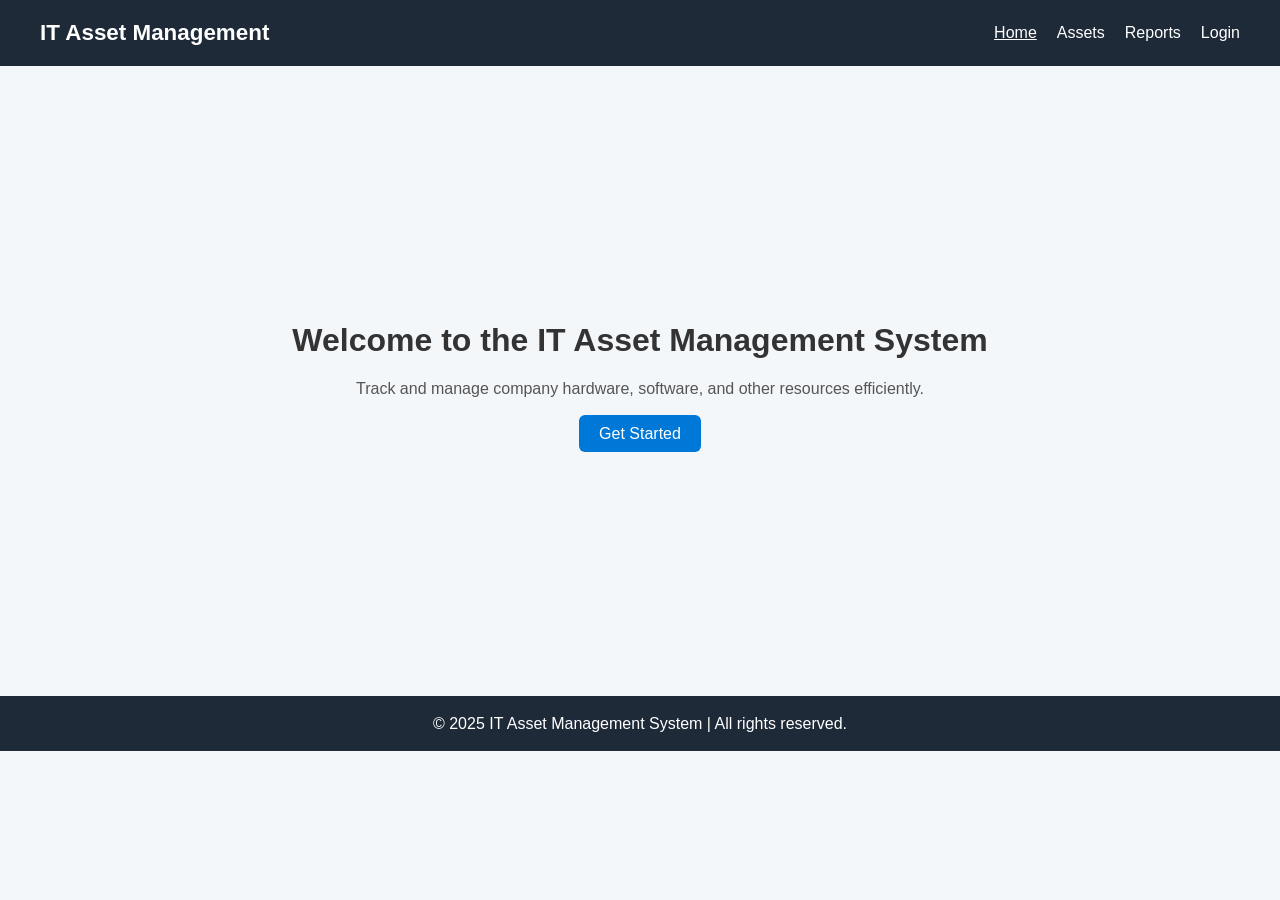
==== frontend/index.html @ 1217226a "Milestone 1 - Basic layout and login page added" ====
<!DOCTYPE html>
<html lang="en">
<head>
  <meta charset="UTF-8" />
  <meta name="viewport" content="width=device-width, initial-scale=1.0" />
  <title>IT Asset Management System</title>
  <link rel="stylesheet" href="assets/css/style.css" />
</head>
<body>
  <header class="navbar">
    <h1 class="logo">IT Asset Management</h1>
    <nav>
      <ul class="nav-links">
        <li><a href="index.html" class="active">Home</a></li>
        <li><a href="#">Assets</a></li>
        <li><a href="#">Reports</a></li>
        <li><a href="login.html">Login</a></li>
      </ul>
    </nav>
  </header>

  <main class="main-content">
    <section class="hero">
      <h2>Welcome to the IT Asset Management System</h2>
      <p>Track and manage company hardware, software, and other resources efficiently.</p>
      <a href="login.html" class="btn">Get Started</a>
    </section>
  </main>

  <footer class="footer">
    <p>© 2025 IT Asset Management System | All rights reserved.</p>
  </footer>
</body>
</html>
---- frontend/assets/css/style.css ----
/* Global Reset */
* {
  margin: 0;
  padding: 0;
  box-sizing: border-box;
  font-family: "Segoe UI", Tahoma, Geneva, Verdana, sans-serif;
}

body {
  background-color: #f4f7fa;
  color: #333;
  line-height: 1.6;
}

/* Navbar */
.navbar {
  background-color: #1e2a38;
  color: white;
  display: flex;
  justify-content: space-between;
  align-items: center;
  padding: 15px 40px;
}

.logo {
  font-size: 1.4rem;
  font-weight: 600;
}

.nav-links {
  list-style: none;
  display: flex;
  gap: 20px;
}

.nav-links a {
  color: white;
  text-decoration: none;
  transition: 0.3s;
}

.nav-links a:hover,
.nav-links a.active {
  text-decoration: underline;
}

/* Main Hero Section */
.main-content {
  display: flex;
  justify-content: center;
  align-items: center;
  height: 70vh;
  text-align: center;
}

.hero h2 {
  font-size: 2rem;
  margin-bottom: 10px;
}

.hero p {
  margin-bottom: 20px;
  color: #555;
}

.btn {
  background-color: #0078d7;
  color: white;
  padding: 10px 20px;
  border: none;
  border-radius: 6px;
  text-decoration: none;
  cursor: pointer;
}

.btn:hover {
  background-color: #005ea8;
}

/* Footer */
.footer {
  text-align: center;
  padding: 15px;
  background-color: #1e2a38;
  color: white;
}

/* Login Page */
.login-container {
  background: white;
  width: 350px;
  margin: 10% auto;
  padding: 40px;
  border-radius: 8px;
  box-shadow: 0 0 10px rgba(0, 0, 0, 0.1);
  text-align: center;
}

.input-group {
  margin-bottom: 20px;
  text-align: left;
}

.input-group label {
  display: block;
  font-weight: bold;
  margin-bottom: 5px;
}

.input-group input {
  width: 100%;
  padding: 10px;
  border: 1px solid #ddd;
  border-radius: 6px;
}

.note {
  font-size: 0.8rem;
  color: #777;
  margin-top: 10px;
}
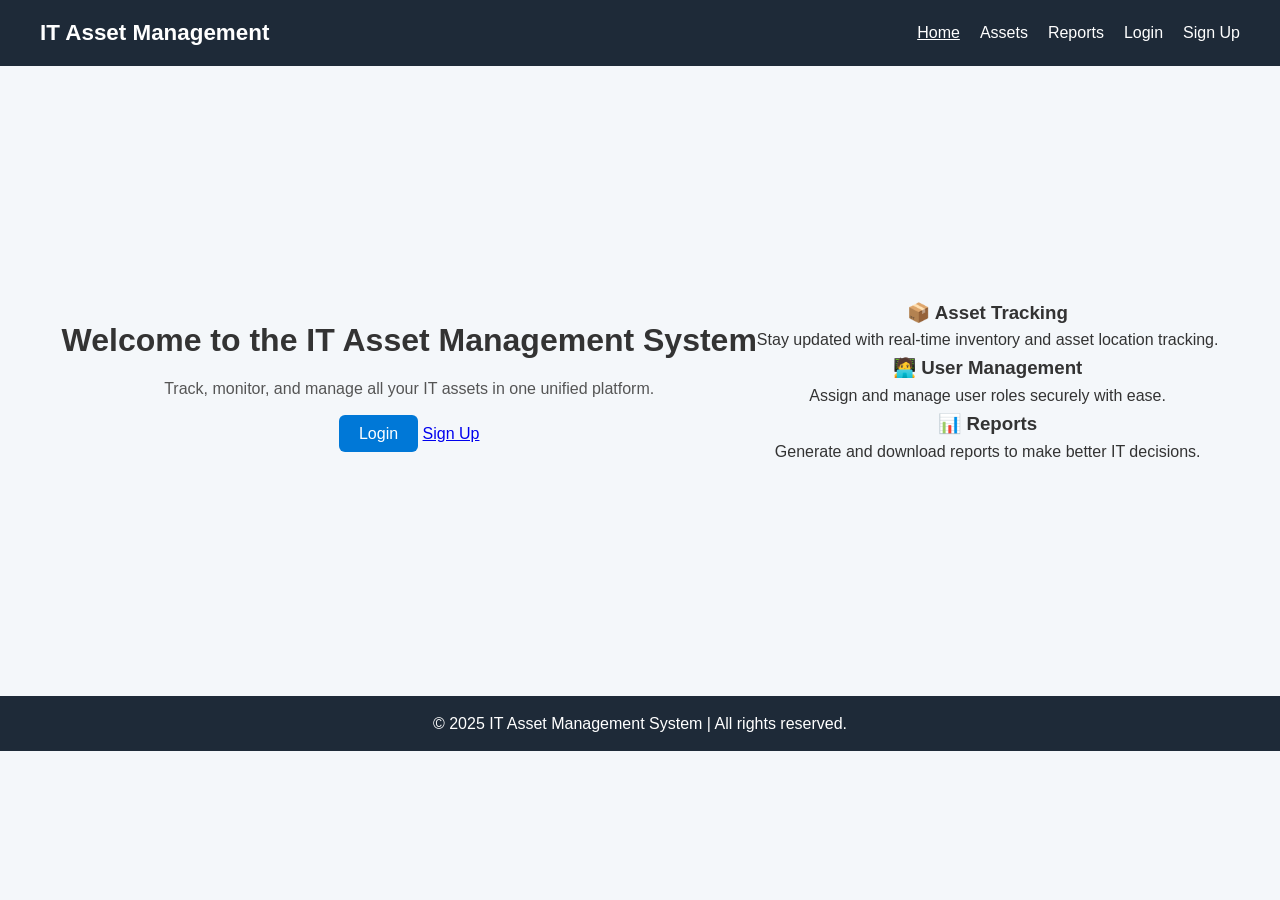
==== commit 45ab5a09: "Added signup page, improved homepage and background images" ====
--- a/frontend/index.html
+++ b/frontend/index.html
@@ -6,7 +6,7 @@
   <title>IT Asset Management System</title>
   <link rel="stylesheet" href="assets/css/style.css" />
 </head>
-<body>
+<body class="home-bg">
   <header class="navbar">
     <h1 class="logo">IT Asset Management</h1>
     <nav>
@@ -15,6 +15,7 @@
         <li><a href="#">Assets</a></li>
         <li><a href="#">Reports</a></li>
         <li><a href="login.html">Login</a></li>
+        <li><a href="signup.html">Sign Up</a></li>
       </ul>
     </nav>
   </header>
@@ -22,8 +23,26 @@
   <main class="main-content">
     <section class="hero">
       <h2>Welcome to the IT Asset Management System</h2>
-      <p>Track and manage company hardware, software, and other resources efficiently.</p>
-      <a href="login.html" class="btn">Get Started</a>
+      <p>Track, monitor, and manage all your IT assets in one unified platform.</p>
+      <div class="btn-group">
+        <a href="login.html" class="btn">Login</a>
+        <a href="signup.html" class="btn-outline">Sign Up</a>
+      </div>
+    </section>
+
+    <section class="features">
+      <div class="feature-card">
+        <h3>📦 Asset Tracking</h3>
+        <p>Stay updated with real-time inventory and asset location tracking.</p>
+      </div>
+      <div class="feature-card">
+        <h3>🧑‍💻 User Management</h3>
+        <p>Assign and manage user roles securely with ease.</p>
+      </div>
+      <div class="feature-card">
+        <h3>📊 Reports</h3>
+        <p>Generate and download reports to make better IT decisions.</p>
+      </div>
     </section>
   </main>
 
@@ -32,3 +51,4 @@
   </footer>
 </body>
 </html>
+
--- a/frontend/assets/css/style.css
+++ b/frontend/assets/css/style.css
@@ -119,3 +119,4 @@
   color: #777;
   margin-top: 10px;
 }
+
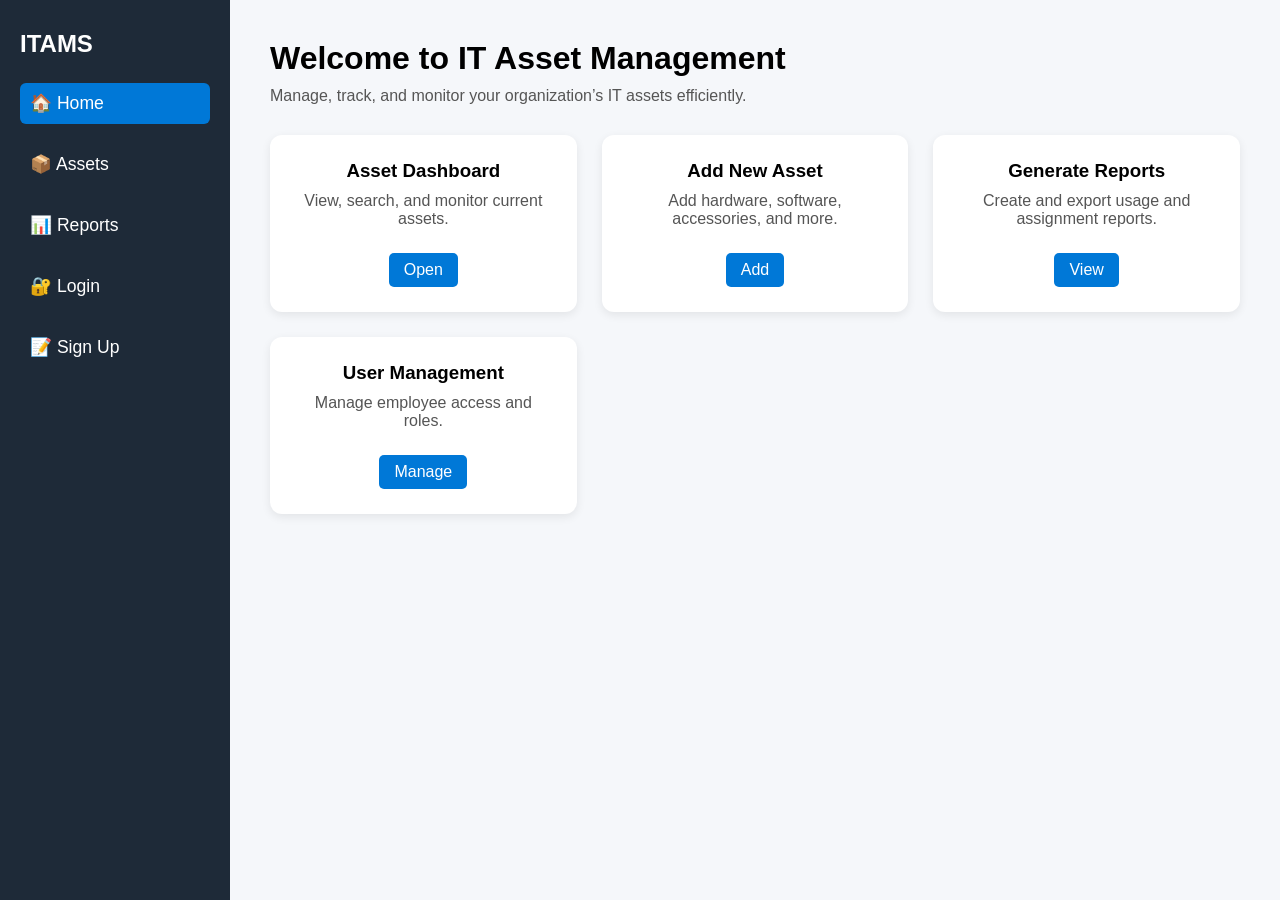
==== commit 0dbc4631: "Changes to Home Page and added signup page" ====
--- a/frontend/index.html
+++ b/frontend/index.html
@@ -1,54 +1,61 @@
 <!DOCTYPE html>
 <html lang="en">
 <head>
-  <meta charset="UTF-8" />
-  <meta name="viewport" content="width=device-width, initial-scale=1.0" />
+  <meta charset="UTF-8">
+  <meta name="viewport" content="width=device-width, initial-scale=1.0">
   <title>IT Asset Management System</title>
-  <link rel="stylesheet" href="assets/css/style.css" />
+  <link rel="stylesheet" href="assets/css/style.css">
 </head>
-<body class="home-bg">
-  <header class="navbar">
-    <h1 class="logo">IT Asset Management</h1>
-    <nav>
-      <ul class="nav-links">
-        <li><a href="index.html" class="active">Home</a></li>
-        <li><a href="#">Assets</a></li>
-        <li><a href="#">Reports</a></li>
-        <li><a href="login.html">Login</a></li>
-        <li><a href="signup.html">Sign Up</a></li>
-      </ul>
-    </nav>
+<body class="dashboard-body">
+
+<div class="sidebar">
+  <h2 class="sidebar-title">ITAMS</h2>
+  <ul class="sidebar-links">
+    <li><a href="index.html" class="active">🏠 Home</a></li>
+    <li><a href="#">📦 Assets</a></li>
+    <li><a href="#">📊 Reports</a></li>
+    <li><a href="login.html">🔐 Login</a></li>
+    <li><a href="signup.html">📝 Sign Up</a></li>
+  </ul>
+</div>
+
+<div class="main-area">
+
+  <header class="dashboard-header">
+    <h1>Welcome to IT Asset Management</h1>
+    <p>Manage, track, and monitor your organization’s IT assets efficiently.</p>
   </header>
 
-  <main class="main-content">
-    <section class="hero">
-      <h2>Welcome to the IT Asset Management System</h2>
-      <p>Track, monitor, and manage all your IT assets in one unified platform.</p>
-      <div class="btn-group">
-        <a href="login.html" class="btn">Login</a>
-        <a href="signup.html" class="btn-outline">Sign Up</a>
-      </div>
-    </section>
+  <section class="card-grid">
 
-    <section class="features">
-      <div class="feature-card">
-        <h3>📦 Asset Tracking</h3>
-        <p>Stay updated with real-time inventory and asset location tracking.</p>
-      </div>
-      <div class="feature-card">
-        <h3>🧑‍💻 User Management</h3>
-        <p>Assign and manage user roles securely with ease.</p>
-      </div>
-      <div class="feature-card">
-        <h3>📊 Reports</h3>
-        <p>Generate and download reports to make better IT decisions.</p>
-      </div>
-    </section>
-  </main>
+    <div class="dash-card">
+      <h3>Asset Dashboard</h3>
+      <p>View, search, and monitor current assets.</p>
+      <a href="#" class="btn-small">Open</a>
+    </div>
 
-  <footer class="footer">
-    <p>© 2025 IT Asset Management System | All rights reserved.</p>
-  </footer>
+    <div class="dash-card">
+      <h3>Add New Asset</h3>
+      <p>Add hardware, software, accessories, and more.</p>
+      <a href="#" class="btn-small">Add</a>
+    </div>
+
+    <div class="dash-card">
+      <h3>Generate Reports</h3>
+      <p>Create and export usage and assignment reports.</p>
+      <a href="#" class="btn-small">View</a>
+    </div>
+
+    <div class="dash-card">
+      <h3>User Management</h3>
+      <p>Manage employee access and roles.</p>
+      <a href="#" class="btn-small">Manage</a>
+    </div>
+
+  </section>
+
+</div>
+
 </body>
 </html>
 
--- a/frontend/assets/css/style.css
+++ b/frontend/assets/css/style.css
@@ -1,42 +1,30 @@
-/* Global Reset */
+/* Reset */
 * {
   margin: 0;
   padding: 0;
   box-sizing: border-box;
-  font-family: "Segoe UI", Tahoma, Geneva, Verdana, sans-serif;
-}
-
-body {
-  background-color: #f4f7fa;
-  color: #333;
-  line-height: 1.6;
+  font-family: Arial, sans-serif;
 }
 
 /* Navbar */
 .navbar {
-  background-color: #1e2a38;
-  color: white;
+  background: #1e2a38;
+  color: white;
+  padding: 15px 40px;
   display: flex;
   justify-content: space-between;
   align-items: center;
-  padding: 15px 40px;
-}
-
-.logo {
-  font-size: 1.4rem;
-  font-weight: 600;
 }
 
 .nav-links {
+  display: flex;
   list-style: none;
-  display: flex;
   gap: 20px;
 }
 
 .nav-links a {
   color: white;
   text-decoration: none;
-  transition: 0.3s;
 }
 
 .nav-links a:hover,
@@ -44,67 +32,94 @@
   text-decoration: underline;
 }
 
-/* Main Hero Section */
-.main-content {
+/* Homepage */
+.home-page {
+  background: #f3f6fa;
+  min-height: 100vh;
+}
+
+.home-container {
+  text-align: center;
+  margin-top: 120px;
+}
+
+.home-container p {
+  margin: 15px 0;
+  color: #555;
+}
+
+.btn-group {
+  margin-top: 20px;
+  display: flex;
+  justify-content: center;
+  gap: 10px;
+}
+
+.btn, .btn-outline {
+  padding: 10px 20px;
+  border-radius: 6px;
+  cursor: pointer;
+  font-weight: 600;
+  text-decoration: none;
+}
+
+.btn {
+  background: #0078d7;
+  color: white;
+}
+
+.btn-outline {
+  border: 2px solid #0078d7;
+  color: #0078d7;
+}
+
+.btn:hover {
+  background: #005fa3;
+}
+
+.btn-outline:hover {
+  background: #0078d7;
+  color: white;
+}
+
+/* Footer */
+.footer {
+  text-align: center;
+  padding: 10px;
+  background: #1e2a38;
+  color: white;
+  margin-top: 50px;
+}
+
+/* Login & Signup Pages */
+.auth-bg {
+  background: #eef2f6;
+  min-height: 100vh;
   display: flex;
   justify-content: center;
   align-items: center;
-  height: 70vh;
-  text-align: center;
-}
-
-.hero h2 {
-  font-size: 2rem;
-  margin-bottom: 10px;
-}
-
-.hero p {
-  margin-bottom: 20px;
-  color: #555;
-}
-
-.btn {
-  background-color: #0078d7;
-  color: white;
-  padding: 10px 20px;
-  border: none;
-  border-radius: 6px;
-  text-decoration: none;
-  cursor: pointer;
-}
-
-.btn:hover {
-  background-color: #005ea8;
-}
-
-/* Footer */
-.footer {
-  text-align: center;
-  padding: 15px;
-  background-color: #1e2a38;
-  color: white;
-}
-
-/* Login Page */
-.login-container {
+}
+
+.auth-container {
   background: white;
   width: 350px;
-  margin: 10% auto;
   padding: 40px;
   border-radius: 8px;
-  box-shadow: 0 0 10px rgba(0, 0, 0, 0.1);
-  text-align: center;
+  box-shadow: 0px 0px 12px rgba(0,0,0,0.1);
+}
+
+.auth-container h1 {
+  margin-bottom: 20px;
 }
 
 .input-group {
-  margin-bottom: 20px;
-  text-align: left;
+  margin-bottom: 15px;
 }
 
 .input-group label {
-  display: block;
   font-weight: bold;
   margin-bottom: 5px;
+  display: block;
 }
 
 .input-group input {
@@ -115,8 +130,137 @@
 }
 
 .note {
-  font-size: 0.8rem;
-  color: #777;
   margin-top: 10px;
-}
-
+  font-size: 14px;
+}
+.back-home {
+  margin-top: 15px;
+  text-align: center;
+}
+
+.back-home a {
+  color: #0078d7;
+  text-decoration: none;
+  font-size: 0.9rem;
+}
+
+.back-home a:hover {
+  text-decoration: underline;
+}
+.feature-section {
+  display: flex;
+  justify-content: center;
+  gap: 30px;
+  padding: 50px 20px;
+}
+
+.feature-card {
+  background: white;
+  width: 260px;
+  padding: 20px;
+  border-radius: 10px;
+  box-shadow: 0 4px 10px rgba(0,0,0,0.08);
+  text-align: center;
+}
+
+.btn-small {
+  display: inline-block;
+  margin-top: 10px;
+  padding: 8px 15px;
+  background: #0078d7;
+  color: white;
+  border-radius: 5px;
+  text-decoration: none;
+}
+
+.btn-small:hover {
+  background: #005fa3;
+}
+/* -------------------- DASHBOARD LAYOUT -------------------- */
+
+/* Whole page */
+.dashboard-body {
+  display: flex;
+  background: #f5f7fa;
+}
+
+/* Sidebar */
+.sidebar {
+  width: 230px;
+  background: #1e2a38;
+  color: white;
+  min-height: 100vh;
+  padding: 30px 20px;
+}
+
+.sidebar-title {
+  font-size: 1.5rem;
+  margin-bottom: 25px;
+  font-weight: 600;
+}
+
+.sidebar-links {
+  list-style: none;
+  padding-left: 0;
+}
+
+.sidebar-links li {
+  margin: 20px 0;
+}
+
+.sidebar-links a {
+  color: white;
+  text-decoration: none;
+  font-size: 1.1rem;
+  display: block;
+  padding: 10px;
+  transition: 0.2s;
+  border-radius: 6px;
+}
+
+.sidebar-links a:hover,
+.sidebar-links .active {
+  background: #0078d7;
+}
+
+/* Main Content Area */
+.main-area {
+  flex: 1;
+  padding: 40px;
+}
+
+/* Header Section */
+.dashboard-header h1 {
+  font-size: 2rem;
+  margin-bottom: 10px;
+}
+
+.dashboard-header p {
+  color: #555;
+  margin-bottom: 30px;
+}
+
+/* Card Grid */
+.card-grid {
+  display: grid;
+  grid-template-columns: repeat(auto-fill, minmax(250px, 1fr));
+  gap: 25px;
+}
+
+.dash-card {
+  background: white;
+  padding: 25px;
+  border-radius: 12px;
+  box-shadow: 0 3px 10px rgba(0,0,0,0.08);
+  text-align: center;
+}
+
+.dash-card h3 {
+  margin-bottom: 10px;
+}
+
+.dash-card p {
+  color: #555;
+  margin-bottom: 15px;
+}
+
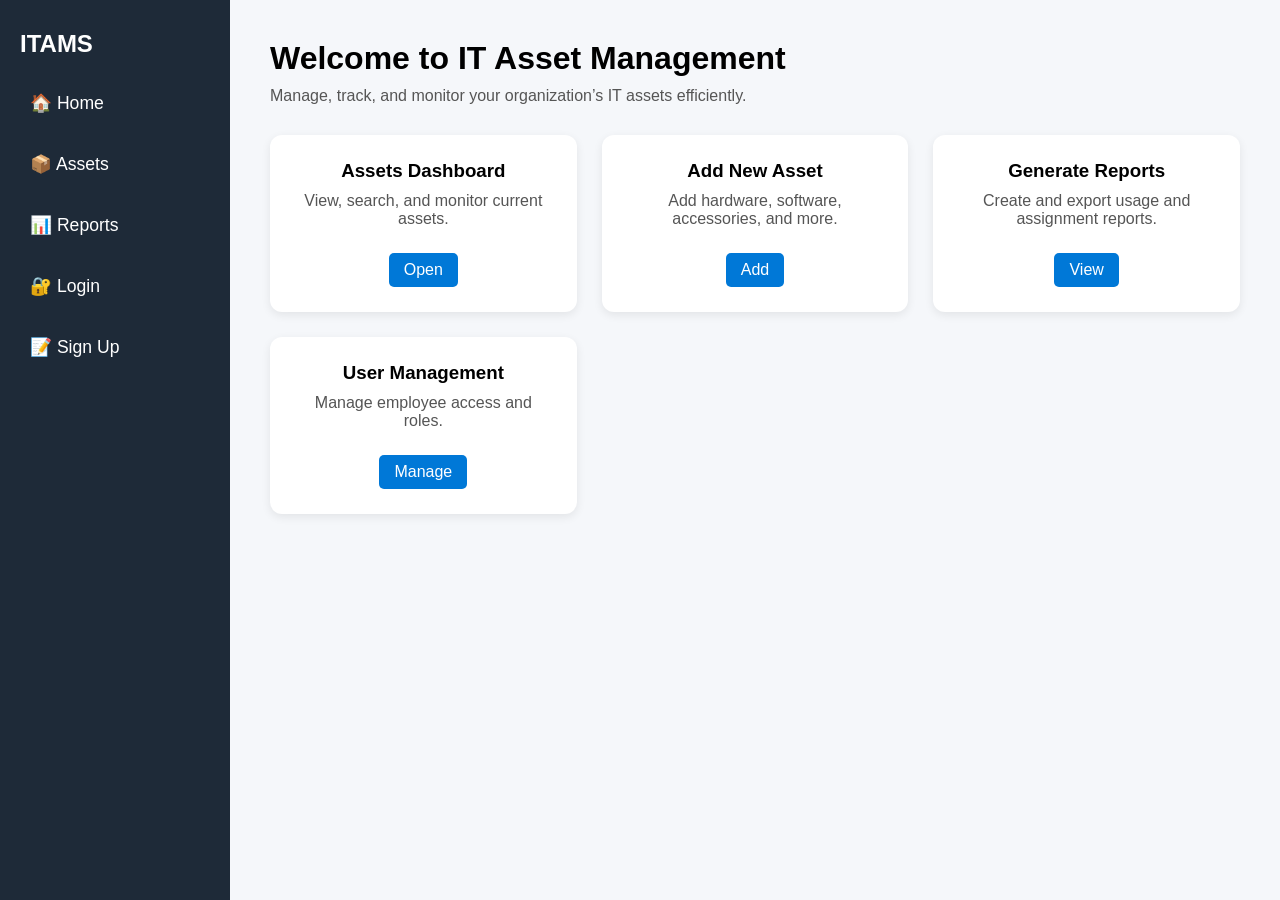
==== commit d41c6fc1: "Added assets and asset-add" ====
--- a/frontend/index.html
+++ b/frontend/index.html
@@ -11,8 +11,8 @@
 <div class="sidebar">
   <h2 class="sidebar-title">ITAMS</h2>
   <ul class="sidebar-links">
-    <li><a href="index.html" class="active">🏠 Home</a></li>
-    <li><a href="#">📦 Assets</a></li>
+    <li><a href="index.html">🏠 Home</a></li>
+    <li><a href="assets.html">📦 Assets</a></li>
     <li><a href="#">📊 Reports</a></li>
     <li><a href="login.html">🔐 Login</a></li>
     <li><a href="signup.html">📝 Sign Up</a></li>
@@ -29,15 +29,15 @@
   <section class="card-grid">
 
     <div class="dash-card">
-      <h3>Asset Dashboard</h3>
+      <h3>Assets Dashboard</h3>
       <p>View, search, and monitor current assets.</p>
-      <a href="#" class="btn-small">Open</a>
+      <a href="assets.html" class="btn-small">Open</a>
     </div>
 
     <div class="dash-card">
       <h3>Add New Asset</h3>
       <p>Add hardware, software, accessories, and more.</p>
-      <a href="#" class="btn-small">Add</a>
+      <a href="asset-add.html" class="btn-small">Add</a>
     </div>
 
     <div class="dash-card">
--- a/frontend/assets/css/style.css
+++ b/frontend/assets/css/style.css
@@ -263,4 +263,95 @@
   color: #555;
   margin-bottom: 15px;
 }
-
+/* ---------------------- ASSET DASHBOARD TABLE ---------------------- */
+
+.top-actions {
+  margin-bottom: 20px;
+}
+
+.asset-table {
+  width: 100%;
+  border-collapse: collapse;
+  background: white;
+  border-radius: 10px;
+  overflow: hidden;
+  box-shadow: 0 3px 10px rgba(0,0,0,0.08);
+}
+
+.asset-table th,
+.asset-table td {
+  padding: 15px;
+  text-align: left;
+  border-bottom: 1px solid #eee;
+}
+
+.asset-table th {
+  background: #f0f3f7;
+  font-weight: bold;
+}
+
+.status-active {
+  color: #1e9d4a;
+  font-weight: 600;
+}
+
+.status-inactive {
+  color: #d93f3f;
+  font-weight: 600;
+}
+
+.action-link {
+  color: #0078d7;
+  text-decoration: none;
+}
+
+.action-delete {
+  color: #d93f3f;
+  text-decoration: none;
+}
+
+.action-link:hover,
+.action-delete:hover {
+  text-decoration: underline;
+}
+/* ---------------------- ADD ASSET FORM ---------------------- */
+
+.asset-form-container {
+  background: white;
+  padding: 30px;
+  border-radius: 12px;
+  box-shadow: 0 4px 10px rgba(0,0,0,0.1);
+  width: 600px;
+  margin-top: 20px;
+}
+
+.form-group {
+  margin-bottom: 18px;
+}
+
+.form-group label {
+  font-weight: bold;
+  margin-bottom: 5px;
+  display: block;
+}
+
+.form-group input,
+.form-group select,
+.form-group textarea {
+  width: 100%;
+  padding: 12px;
+  border-radius: 8px;
+  border: 1px solid #ccc;
+  font-size: 1rem;
+}
+
+.form-group textarea {
+  height: 120px;
+  resize: vertical;
+}
+
+.btn {
+  margin-top: 15px;
+  width: 100%;
+}
+
